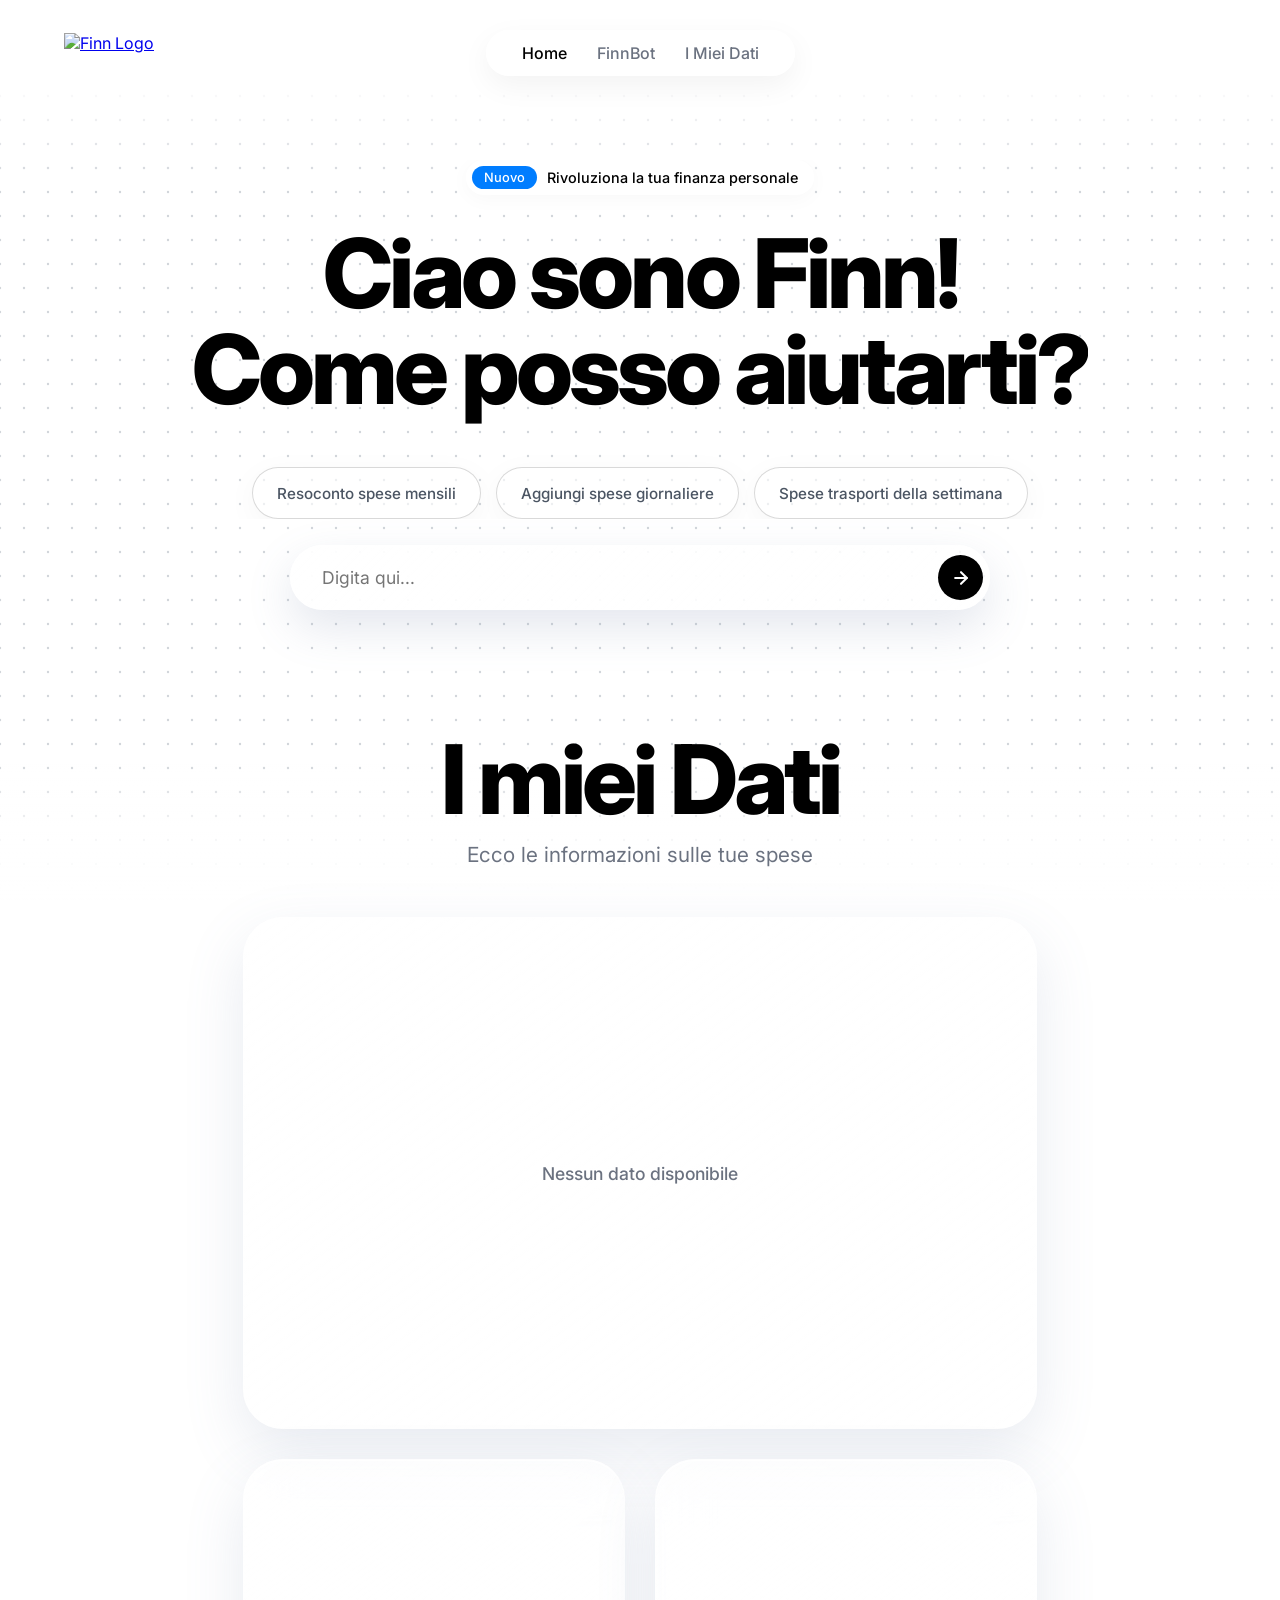
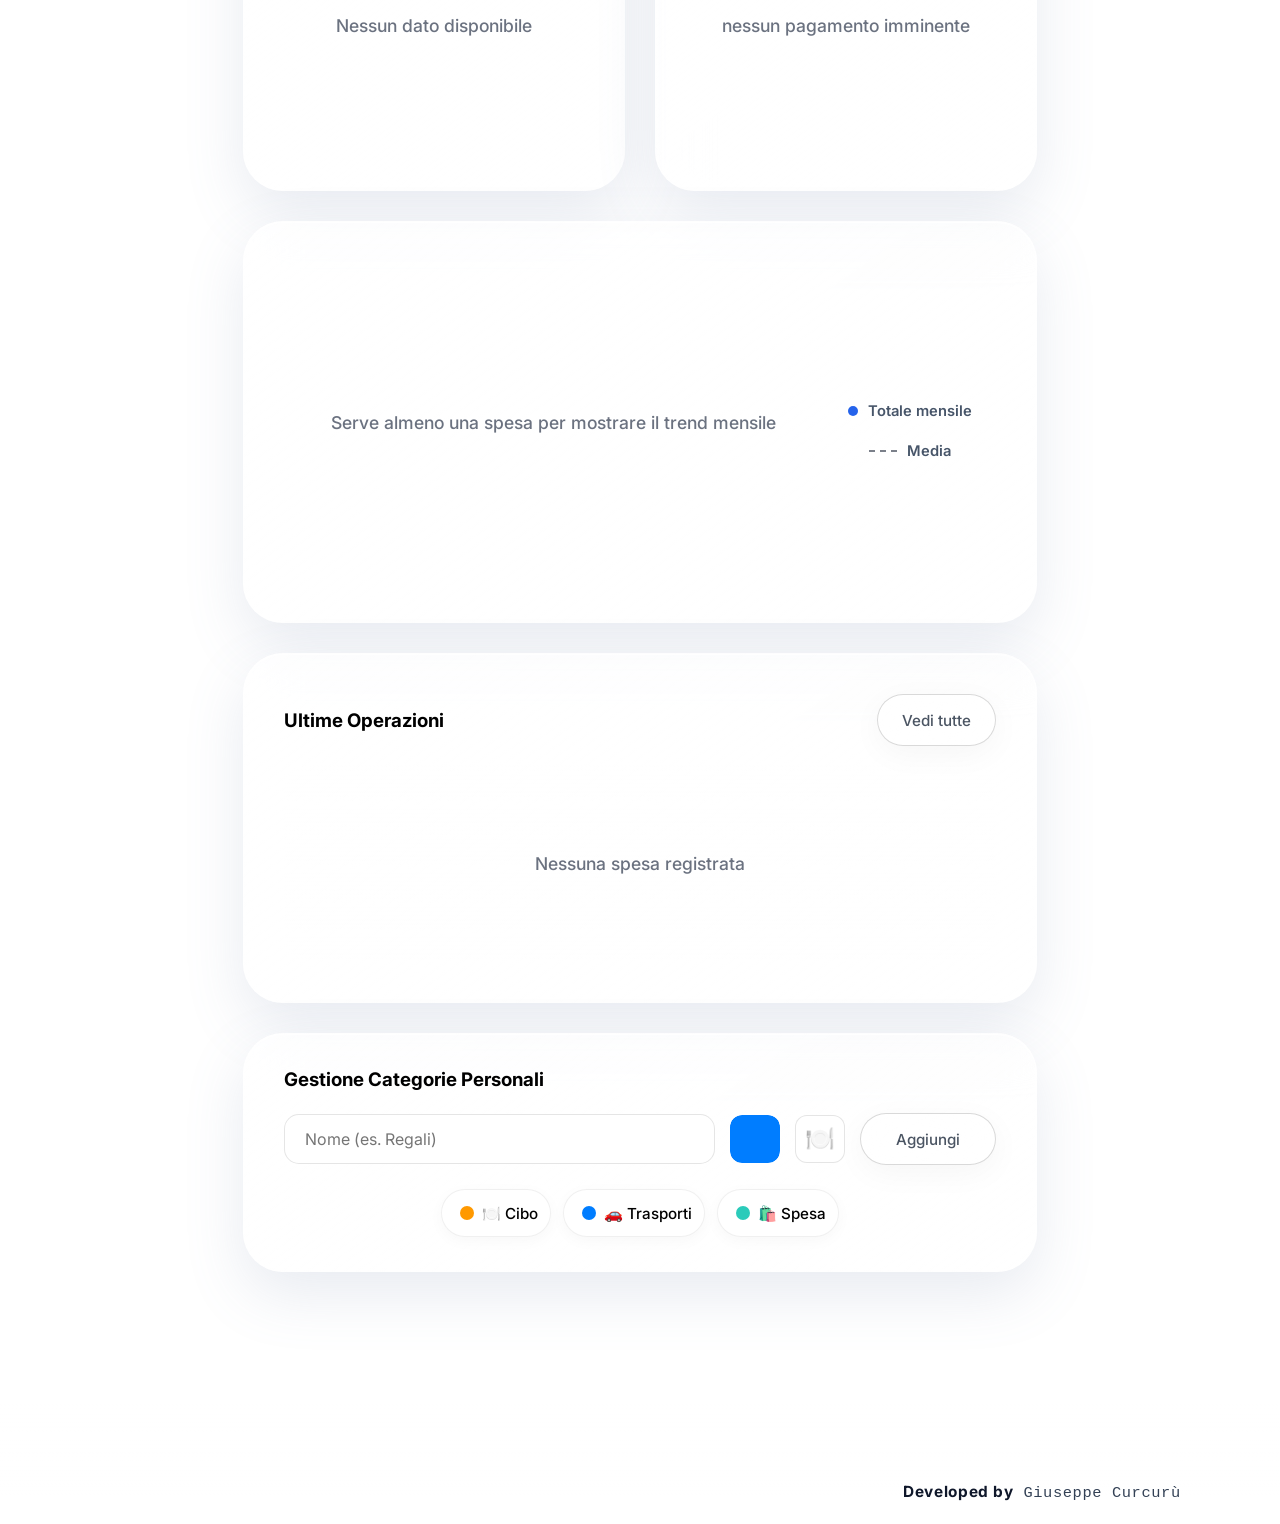
==== index.html @ e368b530 "Add files via upload" ====
<!DOCTYPE html>
<html lang="it">

<head>
    <meta charset="UTF-8">
    <meta name="viewport" content="width=device-width, initial-scale=1.0">
    <title>Finn - Il tuo Coach Finanziario</title>
    <link rel="stylesheet" href="style.css">
    <script src="https://cdn.jsdelivr.net/npm/chart.js"></script>
    <link href="https://fonts.googleapis.com/css2?family=Inter:wght@400;600;700&display=swap" rel="stylesheet">
    <link rel="icon" type="image/png" href="favicon.svg">
</head>

<body>
    <nav class="top-nav">
        <a href="#" class="logo" id="logo-link"><img src="images/finnlogo.png" alt="Finn Logo"></a>
        <div class="nav-links">
            <a href="#" class="active" id="nav-home" data-hover="Home">Home</a>
            <a href="#" id="nav-chat" data-hover="FinnBot">FinnBot</a>
            <a href="#" id="nav-dati" data-hover="I Miei Dati">I Miei Dati</a>
        </div>
    </nav>

    <main id="app-container">
        <section id="hero-chat-section">
            <div id="aurora-bg"></div>
            <div class="hero-content" id="hero-intro">
                <div class="hero-badge">
                    <span class="badge-tag">Nuovo</span> Rivoluziona la tua finanza personale
                </div>
                <h1>Ciao sono <span class="title-finn">Finn!</span><br>Come posso aiutarti?</h1>
                <div class="prompts-container">
                    <button class="prompt-box">Resoconto spese mensili</button>
                    <button class="prompt-box">Aggiungi spese giornaliere</button>
                    <button class="prompt-box">Spese trasporti della settimana</button>
                </div>
            </div>

            <div class="chat-container">
                <div id="chat-history" class="hidden">
                </div>
                <div class="input-wrapper">
                    <input type="text" id="chat-input" placeholder="Digita qui..." autocomplete="off">
                    <button id="send-btn">
                        <svg xmlns="http://www.w3.org/2000/svg" width="20" height="20" viewBox="0 0 24 24" fill="none"
                            stroke="currentColor" stroke-width="2.5" stroke-linecap="round" stroke-linejoin="round">
                            <line x1="5" y1="12" x2="19" y2="12"></line>
                            <polyline points="12 5 19 12 12 19"></polyline>
                        </svg>
                    </button>
                </div>
            </div>
        </section>

        <section id="dashboard-section">
            <div class="dash-headers">
                <h2>I miei <span class="highlight-dati">Dati</span></h2>
                <p>Ecco le informazioni sulle tue spese</p>
            </div>

            <div class="dashboard-grid-home">
                <div class="dash-card dash-bar-large">
                    <div class="chart-container-inner chart-bar-large">
                        <canvas id="barChart"></canvas>
                        <div id="bar-chart-placeholder" class="chart-placeholder hidden" aria-hidden="true">
                            <div class="chart-placeholder-bars">
                                <span style="height: 34%;"></span>
                                <span style="height: 48%;"></span>
                                <span style="height: 28%;"></span>
                                <span style="height: 72%;"></span>
                                <span style="height: 56%;"></span>
                                <span style="height: 82%;"></span>
                                <span style="height: 44%;"></span>
                            </div>
                        </div>
                        <div id="bar-empty-state" class="empty-state">Nessun dato disponibile</div>
                    </div>
                </div>

                <div class="dashboard-insights-grid">
                    <div class="dash-card dash-pie dash-mini-card">
                        <div class="chart-container-inner chart-small-card">
                            <canvas id="pieChart"></canvas>
                            <div id="pie-chart-placeholder" class="chart-placeholder chart-placeholder-pie hidden" aria-hidden="true">
                                <div class="chart-placeholder-pie-ring"></div>
                            </div>
                            <div id="pie-empty-state" class="empty-state">Nessun dato disponibile</div>
                        </div>
                    </div>

                    <div class="dash-card dash-payments dash-mini-card">
                        <ul id="payments-list" class="payments-list">
                            <!-- Populated by JS -->
                        </ul>
                        <div id="payments-empty-state" class="empty-state">nessun pagamento imminente</div>
                    </div>
                </div>

                <div class="dash-card dash-trend-card">
                    <div class="chart-container-inner chart-line-large">
                        <canvas id="monthlyTrendChart"></canvas>
                        <div id="monthly-trend-placeholder" class="chart-placeholder chart-placeholder-line hidden" aria-hidden="true">
                            <div class="chart-placeholder-line-path"></div>
                            <div class="chart-placeholder-line-dots">
                                <span></span><span></span><span></span><span></span><span></span>
                            </div>
                        </div>
                        <div id="monthly-trend-empty-state" class="empty-state">Serve almeno una spesa per mostrare il trend mensile</div>
                    </div>
                    <div id="monthly-trend-legend" class="chart-custom-legend"></div>
                </div>
            </div>

            <!-- Tabella Spese Recenti -->
            <div class="dash-card full-width mt-30">
                <div class="section-card-header">
                    <h3>Ultime Operazioni</h3>
                    <a href="operations.html" class="section-link-btn">Vedi tutte</a>
                </div>
                <div class="table-container">
                    <table id="recent-operations-table" class="finn-table">
                        <thead>
                            <tr>
                                <th>Categoria</th>
                                <th>Data</th>
                                <th>Importo</th>
                                <th class="table-action-col">Azioni</th>
                            </tr>
                        </thead>
                        <tbody id="table-body">
                            <!-- Populated by JS -->
                        </tbody>
                        <tfoot>
                            <tr>
                                <td colspan="2">Totale</td>
                                <td id="table-total" class="total-cell">€ 0.00</td>
                                <td></td>
                            </tr>
                        </tfoot>
                    </table>
                    <div id="table-empty-state" class="empty-state hidden">Nessuna spesa registrata</div>
                </div>
            </div>

            <!-- Area Gestione Categorie -->
            <div class="dash-card full-width mt-30 category-manager-card">
                <h3>Gestione Categorie Personali</h3>
                <form id="category-form" class="category-form">
                    <input type="text" id="cat-title" placeholder="Nome (es. Regali)" required autocomplete="off" maxlength="26">
                    <input type="color" id="cat-color" value="#007dff" required title="Scegli Colore">
                    
                    <div class="emoji-picker-wrapper">
                        <button type="button" id="emoji-toggle-btn" class="emoji-toggle-btn">🍽️</button>
                        <input type="hidden" id="cat-emoji" value="🍽️" required>
                        <div id="emoji-popover" class="emoji-popover hidden">
                            <div class="emoji-popover-header">
                                <p class="emoji-helper-text">Su Mac premi `fn` oppure `Ctrl` + `Cmd` + `Spazio`. Su Windows premi `Win` + `.` per aprire il catalogo emoji.</p>
                            </div>
                            <div class="emoji-grid">
                                <span>🍽️</span><span>🚗</span><span>🏠</span><span>🛍️</span>
                                <span>❤️</span><span>💡</span><span>📱</span><span>🎁</span>
                                <span>✈️</span><span>📚</span><span>🎮</span><span>☕</span>
                                <span>🏥</span><span>🎬</span><span>🐶</span><span>💰</span>
                            </div>
                        </div>
                    </div>

                    <button type="submit" class="category-submit-btn">Aggiungi</button>
                </form>
                <div id="category-list" class="category-list"></div>
            </div>
        </section>
    </main>

    <footer class="site-footer">
        <p><strong>Developed by</strong> Giuseppe Curcurù</p>
    </footer>

    <div id="category-edit-modal" class="category-edit-modal hidden" aria-hidden="true">
        <div class="category-edit-backdrop" data-category-edit-close></div>
        <div class="category-edit-card" role="dialog" aria-modal="true" aria-labelledby="category-edit-title">
            <p class="confirm-modal-eyebrow">Modifica categoria</p>
            <h3 id="category-edit-title">Aggiorna categoria</h3>
            <form id="category-edit-form" class="category-form category-form-modal">
                <input type="text" id="category-edit-name" placeholder="Nome categoria" required autocomplete="off" maxlength="26">
                <input type="color" id="category-edit-color" value="#007dff" required title="Scegli Colore">

                <div class="emoji-picker-wrapper">
                    <button type="button" id="category-edit-emoji-toggle" class="emoji-toggle-btn">🍽️</button>
                    <input type="hidden" id="category-edit-emoji" value="🍽️" required>
                    <div id="category-edit-emoji-popover" class="emoji-popover hidden">
                        <div class="emoji-popover-header">
                            <p class="emoji-helper-text">Usa una delle emoji rapide oppure apri il catalogo completo: su Mac `fn` o `Ctrl` + `Cmd` + `Spazio`, su Windows `Win` + `.`.</p>
                        </div>
                        <div class="emoji-grid">
                            <span>🍽️</span><span>🚗</span><span>🏠</span><span>🛍️</span>
                            <span>❤️</span><span>💡</span><span>📱</span><span>🎁</span>
                            <span>✈️</span><span>📚</span><span>🎮</span><span>☕</span>
                            <span>🏥</span><span>🎬</span><span>🐶</span><span>💰</span>
                        </div>
                    </div>
                </div>

                <div class="category-modal-actions">
                    <button type="button" id="category-edit-cancel" class="modal-secondary-btn">Annulla</button>
                    <button type="submit" class="modal-primary-btn">Salva modifica</button>
                </div>
            </form>
        </div>
    </div>

    <div id="expense-description-modal" class="category-edit-modal hidden" aria-hidden="true">
        <div class="category-edit-backdrop" data-expense-description-close></div>
        <div class="category-edit-card" role="dialog" aria-modal="true" aria-labelledby="expense-description-title">
            <p class="confirm-modal-eyebrow">Descrizione spesa</p>
            <h3 id="expense-description-title">Aggiungi o aggiorna descrizione</h3>
            <form id="expense-description-form" class="expense-editor-form">
                <textarea id="expense-description-input" class="expense-description-input" placeholder="Scrivi una descrizione per questa spesa" rows="5" maxlength="240"></textarea>
                <div class="category-modal-actions">
                    <button type="button" id="expense-description-cancel" class="modal-secondary-btn">Annulla</button>
                    <button type="submit" class="modal-primary-btn">Salva descrizione</button>
                </div>
            </form>
        </div>
    </div>

    <div id="expense-edit-modal" class="category-edit-modal hidden" aria-hidden="true">
        <div class="category-edit-backdrop" data-expense-edit-close></div>
        <div class="category-edit-card" role="dialog" aria-modal="true" aria-labelledby="expense-edit-title">
            <p class="confirm-modal-eyebrow">Modifica spesa</p>
            <h3 id="expense-edit-title">Aggiorna operazione</h3>
            <form id="expense-edit-form" class="expense-editor-form">
                <input type="number" id="expense-edit-amount" placeholder="Importo" min="0.01" step="0.01" required>
                <select id="expense-edit-category" required></select>
                <input type="date" id="expense-edit-date" required>
                <textarea id="expense-edit-description" class="expense-description-input" placeholder="Descrizione facoltativa" rows="4" maxlength="240"></textarea>
                <div class="category-modal-actions">
                    <button type="button" id="expense-edit-cancel" class="modal-secondary-btn">Annulla</button>
                    <button type="submit" class="modal-primary-btn">Salva modifica</button>
                </div>
            </form>
        </div>
    </div>

    <div id="confirm-modal" class="confirm-modal hidden" aria-hidden="true">
        <div class="confirm-modal-backdrop" data-confirm-close></div>
        <div class="confirm-modal-card" role="dialog" aria-modal="true" aria-labelledby="confirm-modal-title">
            <p class="confirm-modal-eyebrow">Conferma richiesta</p>
            <h3 id="confirm-modal-title">Eliminare questo elemento?</h3>
            <p id="confirm-modal-message">Questa azione non può essere annullata e l'elemento non potrà essere ripristinato.</p>
            <div class="confirm-modal-actions">
                <button type="button" id="confirm-cancel-btn" class="modal-secondary-btn">Annulla</button>
                <button type="button" id="confirm-accept-btn" class="modal-danger-btn">Elimina</button>
            </div>
        </div>
    </div>

    <script src="https://cdn.jsdelivr.net/npm/chart.js"></script>
    <script src="script.js"></script>
</body>

</html>
---- style.css ----
/* --- Variabili e Reset --- */
:root {
    --bg-color: #ffffff;
    --dot-color: #d1d5db;
    --text-main: #000000;
    --text-muted: #6b7280;
    --glass-bg: rgba(255, 255, 255, 0.6);
    --glass-border: rgba(255, 255, 255, 0.4);
    --glass-shadow: 0 8px 32px 0 rgba(31, 38, 135, 0.07);
    --liquid-glass-bg: linear-gradient(145deg, rgba(255, 255, 255, 0.68), rgba(255, 255, 255, 0.32));
    --liquid-glass-strong: linear-gradient(145deg, rgba(255, 255, 255, 0.78), rgba(255, 255, 255, 0.42));
    --liquid-border: rgba(255, 255, 255, 0.48);
    --liquid-shadow: 0 22px 60px rgba(110, 129, 170, 0.16);
    --liquid-inner-shadow: inset 0 1px 0 rgba(255, 255, 255, 0.78), inset 0 -12px 30px rgba(255, 255, 255, 0.12);
    --blue-gradient: #007dff;
    --green-gradient: #a0ffc8;
}

* {
    margin: 0;
    padding: 0;
    box-sizing: border-box;
    font-family: 'Inter', sans-serif;
}

/* Custom Scrollbar */
::-webkit-scrollbar {
    width: 6px;
    height: 6px;
}

::-webkit-scrollbar-track {
    background: transparent;
}

::-webkit-scrollbar-thumb {
    background: #000;
    border-radius: 10px;
}

::-webkit-scrollbar-thumb:hover,
::-webkit-scrollbar-thumb:active {
    background: var(--blue-gradient);
}

body {
    background-color: var(--bg-color);
    color: var(--text-main);
    overflow-x: hidden;
}

body::after {
    content: '';
    position: fixed;
    left: 0;
    right: 0;
    bottom: 0;
    height: 140px;
    background: linear-gradient(180deg, rgba(255, 255, 255, 0) 0%, rgba(255, 255, 255, 0.82) 58%, #ffffff 100%);
    pointer-events: none;
    z-index: -1;
}

#bg-canvas {
    position: fixed;
    top: 0;
    left: 0;
    width: 100vw;
    height: 100vh;
    z-index: -2;
    pointer-events: none;
}

/* --- Menu Bar --- */
.top-nav {
    position: fixed;
    top: 0;
    left: 0;
    width: 100%;
    display: flex;
    justify-content: center;
    align-items: center;
    padding: 30px 5%;
    z-index: 1000;
    pointer-events: none;
}

.top-nav>* {
    pointer-events: auto;
}

.logo {
    position: absolute;
    left: 5%;
    display: flex;
    align-items: center;
}

.logo img {
    height: 40px;
    width: auto;
    object-fit: contain;
}

.nav-links {
    display: flex;
    gap: 30px;
    background: rgba(255, 255, 255, 0.75);
    backdrop-filter: blur(20px);
    -webkit-backdrop-filter: blur(20px);
    border: 1px solid rgba(255, 255, 255, 0.6);
    border-radius: 50px;
    box-shadow: 0 10px 30px rgba(0, 0, 0, 0.05);
    padding: 12px 35px;
}

.nav-links a {
    text-decoration: none;
    font-weight: 500;
    position: relative;
    display: inline-block;
    overflow: hidden;
    color: transparent !important;
    vertical-align: top;
}

.nav-links a::before,
.nav-links a::after {
    content: attr(data-hover);
    position: absolute;
    left: 0;
    transition: transform 0.4s cubic-bezier(0.16, 1, 0.3, 1);
}

.nav-links a::before {
    top: 0;
    color: #6b7280;
}

.nav-links a.active::before {
    color: #000;
}

.nav-links a::after {
    top: 100%;
    color: var(--blue-gradient);
}

.nav-links a:hover::before,
.nav-links a:hover::after {
    transform: translateY(-100%);
}

/* --- Layout Base --- */
#app-container {
    max-width: 1200px;
    margin: 0 auto;
    padding: 0 20px 32px;
    transition: all 0.5s ease;
    display: flex;
    flex-direction: column;
}

.site-footer {
    position: relative;
    min-height: 120px;
    padding: 48px 28px 22px;
    display: flex;
    align-items: flex-end;
    justify-content: flex-end;
    color: #334155;
}

.site-footer::before {
    content: '';
    position: absolute;
    top: 0;
    left: 0;
    right: 0;
    height: 96px;
    background: linear-gradient(180deg, rgba(255, 255, 255, 0) 0%, rgba(255, 255, 255, 0.78) 55%, #ffffff 100%);
    pointer-events: none;
}

.site-footer p {
    position: relative;
    z-index: 1;
    width: min(100%, 420px);
    margin: 0;
    text-align: center;
    font-family: 'SFMono-Regular', 'JetBrains Mono', 'Fira Code', 'Menlo', 'Monaco', 'Consolas', monospace;
    font-size: 0.96rem;
    letter-spacing: 0.04em;
}

.site-footer strong {
    font-weight: 700;
    color: #0f172a;
}

#app-container.chat-active + .site-footer {
    display: none;
}

/* --- Hero Section --- */
#hero-chat-section {
    position: relative;
    display: flex;
    flex-direction: column;
    justify-content: center;
    align-items: center;
    padding: 160px 20px 60px;
}

#aurora-bg {
    display: none;
}

.hero-content {
    display: flex;
    flex-direction: column;
    align-items: center;
    text-align: center;
}

/* Animations */
@keyframes fadeInUp {
    from {
        opacity: 0;
        transform: translateY(30px);
    }

    to {
        opacity: 1;
        transform: translateY(0);
    }
}

.hero-badge {
    background: white;
    padding: 6px 16px 6px 6px;
    border-radius: 50px;
    font-size: 0.9rem;
    font-weight: 500;
    display: inline-flex;
    align-items: center;
    gap: 10px;
    margin-bottom: 30px;
    box-shadow: 0 4px 20px rgba(0, 0, 0, 0.03);
    animation: fadeInUp 0.8s ease-out forwards;
}

.badge-tag {
    background: var(--blue-gradient);
    color: #fff;
    padding: 4px 12px;
    border-radius: 50px;
    font-size: 0.8rem;
}

.hero-content h1 {
    font-size: 6rem;
    font-weight: 800;
    letter-spacing: -0.04em;
    line-height: 1;
    margin-bottom: 50px;
    opacity: 0;
    animation: fadeInUp 0.8s ease-out 0.15s forwards;
}

.title-finn {
    display: inline-block;
    position: relative;
    transition: all 0.4s cubic-bezier(0.175, 0.885, 0.32, 1.275);
    color: var(--text-main);
    transform-origin: center;
}

.title-finn::after {
    content: '';
    position: absolute;
    top: -35px;
    right: -75px;
    width: 100px;
    height: 100px;
    background-image: url('images/stelline.png');
    background-size: contain;
    background-repeat: no-repeat;
    opacity: 0;
    transform: scale(0) rotate(-45deg);
    transition: all 0.5s cubic-bezier(0.175, 0.885, 0.32, 1.275);
    pointer-events: none;
}

.title-finn:hover {
    transform: scale(1.15) rotate(3deg);
    color: var(--blue-gradient);
}

.title-finn:hover::after {
    opacity: 1;
    transform: scale(1) rotate(10deg);
}

.prompts-container {
    display: flex;
    justify-content: center;
    align-items: center;
    gap: 15px;
    flex-wrap: wrap;
    margin-bottom: 0px;
    opacity: 0;
    animation: fadeInUp 0.8s ease-out 0.3s forwards;
}

.prompt-box,
.category-submit-btn,
.section-link-btn {
    display: inline-flex;
    align-items: center;
    justify-content: center;
    background: rgba(255, 255, 255, 0.6);
    backdrop-filter: blur(20px);
    -webkit-backdrop-filter: blur(20px);
    border: 1px solid rgba(0, 0, 0, 0.15);
    padding: 12px 24px;
    border-radius: 50px;
    color: #4b5563;
    font-size: 0.95rem;
    font-weight: 500;
    cursor: pointer;
    transition: all 0.4s cubic-bezier(0.16, 1, 0.3, 1);
    box-shadow: 0 8px 32px rgba(0, 0, 0, 0.04);
    white-space: nowrap;
}

.prompt-box::after,
.category-submit-btn::after,
.section-link-btn::after {
    content: '';
    display: inline-block;
    background-color: #000;
    background-image: url("data:image/svg+xml,%3Csvg xmlns='http://www.w3.org/2000/svg' viewBox='0 0 24 24' fill='none' stroke='white' stroke-width='2.5' stroke-linecap='round' stroke-linejoin='round'%3E%3Cline x1='5' y1='12' x2='19' y2='12'%3E%3C/line%3E%3Cpolyline points='12 5 19 12 12 19'%3E%3C/polyline%3E%3C/svg%3E");
    background-position: center;
    background-repeat: no-repeat;
    background-size: 14px;
    border-radius: 50%;
    width: 26px;
    height: 26px;
    opacity: 0;
    margin-left: 0;
    max-width: 0;
    overflow: hidden;
    transform: scale(0.5);
    transition: all 0.4s cubic-bezier(0.16, 1, 0.3, 1);
}

.prompt-box:hover,
.category-submit-btn:hover,
.section-link-btn:hover {
    color: var(--blue-gradient);
    border-color: var(--blue-gradient);
    transform: translateY(-3px);
    box-shadow: 0 8px 25px rgba(0, 0, 0, 0.06);
}

.prompt-box:hover::after,
.category-submit-btn:hover::after,
.section-link-btn:hover::after {
    opacity: 1;
    margin-left: 10px;
    max-width: 26px;
    transform: scale(1);
    background-color: var(--blue-gradient);
}

.prompts-list li {
    font-size: 1.15rem;
    font-weight: 500;
    cursor: pointer;
    transition: all 0.3s cubic-bezier(0.25, 0.8, 0.25, 1);
    transform-origin: center;
}

.prompts-list li:hover {
    color: #000;
    transform: scale(1.05);
}

/* --- Chat Interface --- */
.chat-container {
    max-width: 1000px;
    width: 100%;
    margin: 0 auto;
    display: flex;
    flex-direction: column;
    gap: 20px;
    transition: all 0.6s cubic-bezier(0.2, 0.8, 0.2, 1);
    background: rgba(255, 255, 255, 0);
    border: 1px solid transparent;
    border-radius: 30px;
    padding: 0;
    position: relative;
    overflow: visible;
}

#chat-history {
    height: 400px;
    overflow-y: auto;
    padding: 20px;
    text-align: left;
    display: flex;
    flex-direction: column;
    gap: 15px;
}

.hidden {
    display: none !important;
}

.input-wrapper {
    display: flex;
    align-items: center;
    background: linear-gradient(135deg, rgba(255, 255, 255, 0.85), rgba(255, 255, 255, 0.52));
    backdrop-filter: blur(24px) saturate(150%);
    -webkit-backdrop-filter: blur(24px) saturate(150%);
    border-radius: 50px;
    padding: 6px;
    border: 1px solid rgba(255, 255, 255, 0.7);
    box-shadow: 0 18px 45px rgba(103, 124, 160, 0.18), inset 0 1px 0 rgba(255, 255, 255, 0.9);
    width: 100%;
    max-width: 700px;
    margin: 25px auto 0;
    opacity: 0;
    animation: fadeInUp 0.8s ease-out 0.45s forwards;
    transition: box-shadow 0.3s ease, border-color 0.3s ease, transform 0.3s ease;
}

.input-wrapper:hover {
    border-color: var(--blue-gradient);
    box-shadow: 0 0 25px rgba(0, 125, 255, 0.35);
    transform: none;
}

#chat-input {
    flex: 1;
    border: none;
    padding: 15px 25px;
    border-radius: 50px;
    font-size: 1.1rem;
    outline: none;
    background: transparent;
}

#send-btn {
    background: #000;
    color: white;
    border: none;
    border-radius: 50%;
    width: 45px;
    height: 45px;
    cursor: pointer;
    font-size: 1.2rem;
    transition: transform 0.2s, background-color 0.2s;
    display: flex;
    justify-content: center;
    align-items: center;
}

#send-btn:hover {
    background-color: var(--blue-gradient);
    transform: scale(1.05);
}

#send-btn:active {
    transform: scale(0.95);
}

/* Stili Messaggi Chat */
@keyframes messageSlideUp {
    from {
        opacity: 0;
        transform: translateY(15px);
    }

    to {
        opacity: 1;
        transform: translateY(0);
    }
}

.msg {
    padding: 12px 18px;
    border-radius: 20px;
    line-height: 1.4;
}

.msg.user {
    background: var(--text-main);
    color: white;
    align-self: flex-end;
    border-bottom-right-radius: 5px;
    max-width: 80%;
    animation: messageSlideUp 0.4s cubic-bezier(0.16, 1, 0.3, 1) forwards;
}

.bot-msg-wrapper {
    display: flex;
    align-items: flex-end;
    gap: 10px;
    align-self: flex-start;
    max-width: 85%;
    animation: messageSlideUp 0.4s cubic-bezier(0.16, 1, 0.3, 1) forwards;
}

.bot-pfp {
    width: 36px;
    height: 36px;
    border-radius: 50%;
    object-fit: cover;
    flex-shrink: 0;
    box-shadow: 0 2px 10px rgba(0, 0, 0, 0.05);
    background: white;
    border: 1px solid var(--glass-border);
}

.msg.bot {
    background: linear-gradient(145deg, rgba(255, 255, 255, 0.8), rgba(255, 255, 255, 0.4));
    backdrop-filter: blur(18px) saturate(150%);
    -webkit-backdrop-filter: blur(18px) saturate(150%);
    border: 1px solid rgba(255, 255, 255, 0.7);
    box-shadow: 0 12px 30px rgba(122, 142, 177, 0.14), inset 0 1px 0 rgba(255, 255, 255, 0.82);
    border-bottom-left-radius: 5px;
    margin: 0;
}

.msg.bot.typing {
    font-weight: bold;
    color: var(--blue-gradient);
    animation: typingPulse 0.8s infinite alternate;
}

@keyframes typingPulse {
    0% { opacity: 0.3; transform: scale(0.98); }
    100% { opacity: 1; transform: scale(1); }
}

/* --- Home Dashboard Section --- */
#dashboard-section {
    padding: 60px 20px 100px;
    max-width: 1200px;
    margin: 0 auto;
    font-family: 'Inter', sans-serif;
    opacity: 1;
    transition: opacity 0.5s ease;
}

#dashboard-section.hidden {
    display: none;
}

.dash-headers {
    text-align: center;
    margin-bottom: 50px;
}

.dash-headers h2 {
    font-size: 6rem;
    font-weight: 800;
    letter-spacing: -0.04em;
    line-height: 1;
    margin: 0 0 15px 0;
    color: var(--text-main);
}

.highlight-dati {
    position: relative;
    display: inline-block;
    cursor: default;
}

.highlight-dati::after {
    content: '';
    position: absolute;
    bottom: -10px; /* Offset under text */
    left: 0;
    width: 0; /* animates to 100% on hover */
    height: 25px; /* height to accommodate wavy hand-drawn path */
    background: url("data:image/svg+xml,%3Csvg xmlns='http://www.w3.org/2000/svg' viewBox='0 0 100 20' preserveAspectRatio='none'%3E%3Cpath d='M 2,15 Q 25,3 50,12 T 98,9' stroke='%23007dff' stroke-width='5' fill='none' stroke-linecap='round' stroke-linejoin='round'/%3E%3C/svg%3E") no-repeat left bottom;
    background-size: 100% 100%;
    transition: width 0.4s cubic-bezier(0.175, 0.885, 0.32, 1.275);
    z-index: -1;
}

.dash-headers h2:hover .highlight-dati::after {
    width: 100%;
}

.dash-headers p {
    font-size: 1.3rem;
    color: #6b7280;
    margin: 0;
}

.dashboard-grid-home {
    display: flex;
    flex-direction: column;
    gap: 30px;
    align-items: stretch;
}

@media (max-width: 900px) {
    .dashboard-insights-grid {
        grid-template-columns: 1fr;
    }
}

.dash-card {
    background: var(--liquid-glass-bg);
    backdrop-filter: blur(26px) saturate(145%);
    -webkit-backdrop-filter: blur(26px) saturate(145%);
    border: 1px solid var(--liquid-border);
    border-radius: 40px;
    padding: 40px;
    box-shadow: var(--liquid-shadow), var(--liquid-inner-shadow);
    position: relative;
    overflow: hidden;
    transition: transform 0.35s ease, box-shadow 0.35s ease, border-color 0.35s ease;
}

.dash-card::before {
    content: none;
}

.dash-card::after {
    content: none;
}

.dash-card:hover {
    transform: translateY(-4px);
    border-color: rgba(255, 255, 255, 0.82);
    box-shadow: 0 28px 80px rgba(110, 129, 170, 0.2), var(--liquid-inner-shadow);
}

.dashboard-insights-grid {
    display: grid;
    grid-template-columns: repeat(2, minmax(0, 1fr));
    gap: 30px;
}

.dash-bar-large {
    width: 100%;
}

.dash-mini-card {
    min-height: 300px;
}

.dash-pie,
.dash-trend-card {
    display: flex;
    justify-content: center;
    align-items: center;
}

.chart-container-inner {
    position: relative;
    width: 100%;
    height: 100%;
}

.chart-bar-large {
    min-height: 430px;
}

.chart-small-card {
    min-height: 250px;
}

.chart-line-large {
    min-height: 320px;
}

.chart-custom-legend {
    display: flex;
    justify-content: center;
    align-items: center;
    gap: 22px;
    flex-wrap: wrap;
    margin-top: 18px;
    color: #475569;
    font-size: 0.92rem;
    font-weight: 600;
}

.chart-legend-item {
    display: inline-flex;
    align-items: center;
    gap: 10px;
}

.chart-legend-dot {
    width: 10px;
    height: 10px;
    border-radius: 50%;
    background: #2563eb;
    flex-shrink: 0;
}

.chart-legend-line {
    width: 28px;
    height: 0;
    border-top: 2px dashed rgba(15, 23, 42, 0.55);
    flex-shrink: 0;
}

.dash-payments {
    display: flex;
    flex-direction: column;
    justify-content: center;
    align-items: center;
    min-height: 150px;
}

.dash-payments h3 {
    margin: 0;
    font-size: 2rem;
    font-weight: 500;
    color: #000;
    text-align: center;
}

.payments-list {
    list-style: none;
    padding: 0;
    margin: 15px 0 0 0;
    width: 100%;
    display: flex;
    flex-direction: column;
    gap: 10px;
}
.payments-list:empty {
    display: none;
}

.chart-placeholder-line {
    display: flex;
    align-items: center;
    justify-content: center;
}

.chart-placeholder-line-path {
    position: absolute;
    width: 72%;
    height: 2px;
    border-top: 3px dashed rgba(0, 125, 255, 0.35);
    transform: rotate(-10deg);
}

.chart-placeholder-line-dots {
    position: relative;
    width: 76%;
    display: flex;
    justify-content: space-between;
    align-items: center;
}

.chart-placeholder-line-dots span {
    width: 14px;
    height: 14px;
    border-radius: 50%;
    background: #4b7bec;
    box-shadow: 0 0 0 8px rgba(75, 123, 236, 0.12);
}

.payments-list li {
    background: linear-gradient(145deg, rgba(255, 255, 255, 0.82), rgba(255, 255, 255, 0.5));
    backdrop-filter: blur(18px);
    -webkit-backdrop-filter: blur(18px);
    padding: 12px 20px;
    border-radius: 12px;
    border-left: 5px solid var(--blue-gradient);
    font-size: 1rem;
    color: var(--text-main);
    box-shadow: 0 10px 24px rgba(122, 142, 177, 0.1), inset 0 1px 0 rgba(255, 255, 255, 0.8);
}

.payment-item {
    display: flex;
    align-items: center;
    justify-content: space-between;
    gap: 12px;
}

.payment-item-content {
    min-width: 0;
    flex: 1;
}

.payment-item-actions {
    display: inline-flex;
    align-items: center;
}

.payment-delete-btn {
    width: 34px;
    height: 34px;
    border: 1px solid rgba(203, 213, 225, 0.7);
    border-radius: 50%;
    background: rgba(255, 255, 255, 0.92);
    color: #64748b;
    cursor: pointer;
    display: inline-flex;
    align-items: center;
    justify-content: center;
    transition: transform 0.25s ease, color 0.25s ease, border-color 0.25s ease, background 0.25s ease, box-shadow 0.25s ease;
}

.payment-delete-btn:hover {
    transform: translateY(-1px);
    color: #ef4444;
    border-color: rgba(239, 68, 68, 0.28);
    background: rgba(254, 242, 242, 0.95);
    box-shadow: 0 10px 18px rgba(239, 68, 68, 0.12);
}

.payment-delete-btn svg {
    width: 15px;
    height: 15px;
}

.section-card-header {
    display: flex;
    align-items: center;
    justify-content: space-between;
    gap: 16px;
    margin-bottom: 18px;
    flex-wrap: wrap;
}

.section-card-header h3 {
    margin: 0;
}

.section-link-btn {
    text-decoration: none;
}

.empty-state {
    position: absolute;
    top: 0; left: 0; right: 0; bottom: 0;
    display: flex;
    justify-content: center;
    align-items: center;
    color: #6b7280;
    font-weight: 500;
    font-size: 1.1rem;
    background: transparent;
    z-index: 10;
}

.empty-state.hidden {
    display: none !important;
}

.chart-placeholder {
    position: absolute;
    inset: 24px;
    display: flex;
    align-items: center;
    justify-content: center;
    pointer-events: none;
    z-index: 1;
}

.chart-placeholder-bars {
    width: 100%;
    height: 100%;
    display: flex;
    align-items: flex-end;
    justify-content: space-between;
    gap: 16px;
    padding: 30px 16px 10px;
}

.chart-placeholder-bars span {
    flex: 1;
    border-radius: 14px 14px 4px 4px;
    background: linear-gradient(180deg, rgba(203, 213, 225, 0.72), rgba(226, 232, 240, 0.36));
}

.chart-placeholder-pie-ring {
    width: min(180px, 74%);
    aspect-ratio: 1;
    border-radius: 50%;
    background:
        conic-gradient(
            rgba(148, 163, 184, 0.48) 0 22%,
            rgba(203, 213, 225, 0.82) 22% 48%,
            rgba(226, 232, 240, 0.72) 48% 77%,
            rgba(203, 213, 225, 0.5) 77% 100%
        );
    position: relative;
}

.chart-placeholder-pie-ring::after {
    content: '';
    position: absolute;
    inset: 24%;
    border-radius: 50%;
    background: rgba(255, 255, 255, 0.92);
}

/* --- Stati JS --- */
body.chat-started .prompts-container {
    display: none !important;
}

body.chat-started #hero-intro {
    margin-bottom: 0px;
}

body.chat-started #app-container:not(.chat-active) .chat-container {
    background: var(--liquid-glass-bg);
    backdrop-filter: blur(28px) saturate(150%) brightness(102%);
    -webkit-backdrop-filter: blur(28px) saturate(150%) brightness(102%);
    border: 1px solid rgba(255, 255, 255, 0.6);
    border-radius: 30px;
    padding: 35px;
    box-shadow: 0 26px 70px rgba(111, 130, 168, 0.18), inset 0 1px 0 rgba(255, 255, 255, 0.82);
}

#hero-intro {
    transition: all 0.5s cubic-bezier(0.16, 1, 0.3, 1);
    max-height: 500px;
    opacity: 1;
    overflow: hidden;
}

.chat-active #hero-intro {
    max-height: 0;
    opacity: 0;
    margin: 0 !important;
    pointer-events: none;
}

.chat-active #dashboard-section {
    display: none;
}

.chat-active #aurora-bg {
    opacity: 0;
}

/* --- Form Gestione Categorie --- */
.mt-30 {
    margin-top: 30px;
}

.full-width {
    width: 100%;
}

.category-manager-card {
    display: flex;
    flex-direction: column;
    align-items: center;
    gap: 22px;
    padding-top: 34px;
    padding-bottom: 34px;
    overflow: visible;
}

.category-manager-card h3 {
    width: 100%;
    text-align: left;
    margin: 0;
}

.category-form {
    display: flex;
    gap: 15px;
    margin: 0;
    align-items: center;
    justify-content: center;
    flex-wrap: wrap;
    width: 100%;
    max-width: 760px;
}

.category-submit-btn {
    min-height: 50px;
    min-width: 136px;
}

@media (max-width: 768px) {
    .category-form {
        flex-direction: column;
        align-items: stretch;
        max-width: 420px;
    }
}

.category-form input[type="text"] {
    width: 280px;
    flex: 1 1 280px;
    min-height: 50px;
    padding: 12px 20px;
    border: 1px solid rgba(0, 0, 0, 0.1);
    border-radius: 15px;
    outline: none;
    font-family: inherit;
    font-size: 1rem;
    background: white;
}

.category-form input[type="color"] {
    width: 50px;
    height: 48px;
    padding: 0;
    border: none;
    border-radius: 12px;
    cursor: pointer;
    background: transparent;
}

.category-form input[type="color"]::-webkit-color-swatch-wrapper {
    padding: 0;
}
.category-form input[type="color"]::-webkit-color-swatch {
    border: none;
    border-radius: 12px;
}

/* Emoji Picker Styles */
.emoji-picker-wrapper {
    position: relative;
    display: inline-flex;
    flex-shrink: 0;
    z-index: 5;
}

.emoji-toggle-btn {
    width: 50px;
    height: 48px;
    border: 1px solid rgba(0,0,0,0.1);
    border-radius: 12px;
    background: white;
    font-size: 1.5rem;
    cursor: pointer;
    display: flex;
    justify-content: center;
    align-items: center;
    transition: background 0.2s;
    font-family: 'Segoe UI Emoji', 'Apple Color Emoji', sans-serif;
}

.emoji-toggle-btn:hover {
    background: #f4f4f5;
}

.emoji-popover {
    position: absolute;
    bottom: calc(100% + 10px);
    left: 50%;
    transform: translateX(-50%);
    background: white;
    border-radius: 15px;
    box-shadow: 0 10px 30px rgba(0,0,0,0.1);
    padding: 15px;
    width: 250px;
    z-index: 200;
    border: 1px solid rgba(0,0,0,0.05);
}

.emoji-popover-header {
    display: flex;
    flex-direction: column;
    gap: 10px;
    margin-bottom: 14px;
}

.category-form .emoji-native-input,
.category-form-modal .emoji-native-input {
    width: 100%;
    flex: none;
    height: 48px;
    min-height: 48px;
    padding: 12px 14px;
    border: 1px solid rgba(0, 0, 0, 0.1);
    border-radius: 12px;
    outline: none;
    background: #fff;
    font-size: 1rem;
    transition: border-color 0.2s, box-shadow 0.2s;
}

.category-form .emoji-native-input:focus,
.category-form-modal .emoji-native-input:focus {
    border-color: var(--blue-gradient);
    box-shadow: 0 0 0 4px rgba(0, 125, 255, 0.12);
}

.emoji-helper-text {
    color: var(--text-muted);
    font-size: 0.8rem;
    line-height: 1.4;
}

.emoji-popover.hidden {
    display: none;
}

.emoji-grid {
    display: grid;
    grid-template-columns: repeat(4, 1fr);
    gap: 8px;
}

.emoji-grid span {
    font-size: 1.5rem;
    cursor: pointer;
    text-align: center;
    padding: 8px;
    border-radius: 10px;
    transition: background 0.2s, transform 0.1s;
    font-family: 'Segoe UI Emoji', 'Apple Color Emoji', sans-serif;
}

.emoji-grid span:hover {
    background: rgba(0, 125, 255, 0.1);
    transform: scale(1.15);
}

.category-list {
    display: flex;
    flex-wrap: wrap;
    gap: 12px;
    justify-content: center;
    width: 100%;
    max-width: 840px;
    margin: 2px auto 0;
}

.cat-pill {
    display: inline-flex;
    align-items: center;
    gap: 0;
    padding: 8px 12px 8px 18px;
    border-radius: 30px;
    background: white;
    box-shadow: 0 4px 15px rgba(0,0,0,0.03);
    font-size: 0.95rem;
    font-weight: 500;
    border: 1px solid rgba(0,0,0,0.06);
    transition: padding 0.4s cubic-bezier(0.16, 1, 0.3, 1), box-shadow 0.4s cubic-bezier(0.16, 1, 0.3, 1), border-color 0.4s cubic-bezier(0.16, 1, 0.3, 1), transform 0.4s cubic-bezier(0.16, 1, 0.3, 1);
}

.cat-pill.is-manageable:hover,
.cat-pill.is-manageable:focus-within {
    padding-right: 10px;
    transform: translateY(-2px);
    border-color: rgba(0, 125, 255, 0.18);
    box-shadow: 0 10px 26px rgba(0, 125, 255, 0.1);
}

.cat-pill-main {
    display: inline-flex;
    align-items: center;
    gap: 8px;
    min-width: 0;
}

.cat-pill-actions {
    width: 0;
    max-width: 0;
    margin-left: 0;
    display: inline-flex;
    align-items: center;
    gap: 8px;
    opacity: 0;
    overflow: hidden;
    transform: translateX(8px) scale(0.75);
    transition: all 0.4s cubic-bezier(0.16, 1, 0.3, 1);
    flex-shrink: 0;
}

.cat-pill.is-manageable:hover .cat-pill-actions,
.cat-pill.is-manageable:focus-within .cat-pill-actions {
    width: 68px;
    max-width: 68px;
    margin-left: 12px;
    opacity: 1;
    transform: translateX(0) scale(1);
}

.cat-pill-action {
    width: 30px;
    height: 30px;
    padding: 0;
    border: none;
    border-radius: 50%;
    color: #fff;
    cursor: pointer;
    display: inline-flex;
    align-items: center;
    justify-content: center;
    flex-shrink: 0;
    transition: background 0.25s ease;
}

.cat-pill-edit {
    background: #0f172a;
}

.cat-pill-edit:hover,
.cat-pill-edit:focus-visible {
    background: #2563eb;
}

.cat-pill-delete {
    background: #111827;
}

.cat-pill-delete:hover,
.cat-pill-delete:focus-visible {
    background: #ef4444;
}

.cat-pill-action svg {
    width: 14px;
    height: 14px;
}

.cat-color-dot {
    width: 14px;
    height: 14px;
    border-radius: 50%;
}

.chat-active #hero-chat-section {
    height: 100vh;
    padding-top: 100px;
    padding-bottom: 30px;
    justify-content: flex-end;
}

.chat-active .chat-container {
    height: 100%;
    width: 100%;
    max-width: 900px;
    display: flex;
    flex-direction: column;
    padding: 0;
    background: transparent;
    backdrop-filter: none;
    -webkit-backdrop-filter: none;
    border: none;
    box-shadow: none;
}

.chat-active .chat-container::before {
    content: none;
}

.chat-active .chat-container::after {
    content: none;
}

.chat-active #chat-history {
    flex: 1;
    margin-bottom: 20px;
    background: transparent;
    border: none;
    border-radius: 0;
    box-shadow: none;
}

/* DASHBOARD TABLE */
.table-container {
    overflow-x: auto;
    margin-top: 15px;
    background: linear-gradient(180deg, rgba(255, 255, 255, 0.32), rgba(255, 255, 255, 0.14));
    border: 1px solid rgba(255, 255, 255, 0.4);
    border-radius: 26px;
    box-shadow: inset 0 1px 0 rgba(255, 255, 255, 0.6);
    padding: 8px 10px;
}

.finn-table {
    width: 100%;
    border-collapse: collapse;
    text-align: left;
    font-size: 14px;
}

.table-action-col {
    width: 156px;
    text-align: right;
}

.table-row-actions {
    display: flex;
    justify-content: flex-end;
    gap: 8px;
}

.table-action-btn {
    width: 36px;
    height: 36px;
    border: 1px solid rgba(203, 213, 225, 0.65);
    border-radius: 50%;
    background: rgba(255, 255, 255, 0.8);
    color: #64748b;
    cursor: pointer;
    display: inline-flex;
    align-items: center;
    justify-content: center;
    transition: transform 0.25s ease, color 0.25s ease, border-color 0.25s ease, box-shadow 0.25s ease, background 0.25s ease;
}

.table-action-btn svg {
    width: 16px;
    height: 16px;
}

.table-description-btn:hover {
    transform: translateY(-1px);
    color: #0f172a;
    border-color: rgba(15, 23, 42, 0.22);
    background: rgba(241, 245, 249, 0.95);
    box-shadow: 0 10px 18px rgba(148, 163, 184, 0.16);
}

.table-edit-btn:hover {
    transform: translateY(-1px);
    color: #2563eb;
    border-color: rgba(37, 99, 235, 0.24);
    background: rgba(239, 246, 255, 0.96);
    box-shadow: 0 10px 18px rgba(37, 99, 235, 0.12);
}

.table-delete-btn:hover {
    transform: translateY(-1px);
    color: #ef4444;
    border-color: rgba(239, 68, 68, 0.28);
    background: rgba(254, 242, 242, 0.92);
    box-shadow: 0 10px 18px rgba(239, 68, 68, 0.12);
}

.finn-table th {
    padding: 12px 15px;
    color: #64748b;
    font-weight: 600;
    border-bottom: 1px solid rgba(203, 213, 225, 0.55);
}

.finn-table td {
    padding: 12px 15px;
    border-bottom: 1px solid rgba(203, 213, 225, 0.45);
    color: #334155;
}

.finn-table tr:last-child td {
    border-bottom: none;
}

.finn-table tfoot td {
    padding: 15px;
    font-weight: 700;
    color: #0f172a;
    border-top: 1px solid rgba(203, 213, 225, 0.55);
}

.total-cell {
    color: #007dff !important;
}

.category-cell {
    display: flex;
    flex-direction: column;
    align-items: flex-start;
    gap: 4px;
}

.category-cell-main {
    display: inline-flex;
    align-items: center;
    gap: 8px;
}

.expense-description-preview {
    max-width: 280px;
    color: #64748b;
    font-size: 0.82rem;
    line-height: 1.35;
    word-break: break-word;
}

#table-empty-state,
.operations-empty {
    position: static;
    min-height: 180px;
    text-align: center;
}

.confirm-modal {
    position: fixed;
    inset: 0;
    z-index: 2000;
    display: flex;
    align-items: center;
    justify-content: center;
    padding: 24px;
}

.confirm-modal-backdrop {
    position: absolute;
    inset: 0;
    background: rgba(15, 23, 42, 0.42);
    backdrop-filter: blur(10px);
    -webkit-backdrop-filter: blur(10px);
}

.confirm-modal-card {
    position: relative;
    width: min(460px, 100%);
    background: linear-gradient(145deg, rgba(255, 255, 255, 0.94), rgba(255, 255, 255, 0.82));
    border: 1px solid rgba(255, 255, 255, 0.72);
    border-radius: 30px;
    padding: 28px;
    box-shadow: 0 30px 90px rgba(15, 23, 42, 0.18);
}

.confirm-modal-eyebrow {
    font-size: 0.82rem;
    font-weight: 700;
    text-transform: uppercase;
    letter-spacing: 0.08em;
    color: var(--blue-gradient);
    margin-bottom: 10px;
}

.confirm-modal-card h3 {
    font-size: 1.6rem;
    line-height: 1.1;
    margin-bottom: 12px;
}

.confirm-modal-card p {
    color: #475569;
    line-height: 1.55;
}

.confirm-modal-actions {
    display: flex;
    justify-content: flex-end;
    gap: 12px;
    margin-top: 24px;
    flex-wrap: wrap;
}

.modal-secondary-btn,
.modal-danger-btn {
    border: none;
    border-radius: 999px;
    padding: 12px 18px;
    font-size: 0.95rem;
    font-weight: 600;
    cursor: pointer;
    transition: transform 0.25s ease, box-shadow 0.25s ease, background 0.25s ease;
}

.modal-primary-btn {
    border: none;
    border-radius: 999px;
    padding: 12px 18px;
    font-size: 0.95rem;
    font-weight: 600;
    cursor: pointer;
    color: #fff;
    background: #0f172a;
    box-shadow: 0 14px 26px rgba(15, 23, 42, 0.18);
    transition: transform 0.25s ease, box-shadow 0.25s ease, background 0.25s ease;
}

.modal-secondary-btn {
    background: rgba(241, 245, 249, 0.9);
    color: #0f172a;
}

.modal-danger-btn {
    background: #ef4444;
    color: #fff;
    box-shadow: 0 14px 26px rgba(239, 68, 68, 0.22);
}

.modal-secondary-btn:hover,
.modal-danger-btn:hover,
.modal-primary-btn:hover {
    transform: translateY(-1px);
}

.modal-primary-btn:hover {
    background: #2563eb;
}

.category-edit-modal {
    position: fixed;
    inset: 0;
    z-index: 2100;
    display: flex;
    align-items: center;
    justify-content: center;
    padding: 24px;
}

.category-edit-backdrop {
    position: absolute;
    inset: 0;
    background: rgba(15, 23, 42, 0.38);
    backdrop-filter: blur(10px);
    -webkit-backdrop-filter: blur(10px);
}

.category-edit-card {
    position: relative;
    width: min(560px, 100%);
    background: linear-gradient(145deg, rgba(255, 255, 255, 0.95), rgba(255, 255, 255, 0.84));
    border: 1px solid rgba(255, 255, 255, 0.72);
    border-radius: 30px;
    padding: 28px;
    box-shadow: 0 30px 90px rgba(15, 23, 42, 0.18);
}

.category-edit-card h3 {
    font-size: 1.55rem;
    line-height: 1.1;
    margin-bottom: 18px;
}

.category-form-modal {
    max-width: none;
    justify-content: flex-start;
}

.category-modal-actions {
    width: 100%;
    display: flex;
    justify-content: flex-end;
    gap: 12px;
    margin-top: 8px;
    flex-wrap: wrap;
}

.expense-editor-form {
    display: flex;
    flex-direction: column;
    gap: 14px;
}

.expense-editor-form input,
.expense-editor-form select,
.expense-description-input {
    width: 100%;
    min-height: 50px;
    padding: 12px 16px;
    border: 1px solid rgba(148, 163, 184, 0.3);
    border-radius: 16px;
    background: rgba(255, 255, 255, 0.96);
    color: #0f172a;
    font: inherit;
    outline: none;
}

.expense-editor-form input:focus,
.expense-editor-form select:focus,
.expense-description-input:focus {
    border-color: rgba(37, 99, 235, 0.45);
    box-shadow: 0 0 0 4px rgba(37, 99, 235, 0.1);
}

.expense-description-input {
    min-height: 120px;
    resize: vertical;
}

.operations-page-body {
    min-height: 100vh;
    background: #ffffff;
}

.operations-page-container {
    max-width: 1200px;
    margin: 0 auto;
    padding: 140px 20px 32px;
}

.operations-shell {
    display: flex;
    flex-direction: column;
    gap: 24px;
}

.operations-header {
    display: flex;
    justify-content: space-between;
    align-items: flex-end;
    gap: 24px;
    flex-wrap: wrap;
}

.operations-header h1 {
    font-size: clamp(2.5rem, 5vw, 4.8rem);
    line-height: 0.95;
    letter-spacing: -0.04em;
    margin-bottom: 10px;
}

.operations-header p {
    color: var(--text-muted);
    font-size: 1rem;
    max-width: 650px;
}

.operations-kicker {
    display: inline-flex;
    align-items: center;
    padding: 6px 12px;
    border-radius: 999px;
    background: rgba(0, 125, 255, 0.08);
    color: var(--blue-gradient);
    font-size: 0.85rem;
    font-weight: 700;
    margin-bottom: 18px;
}

.operations-toolbar {
    display: flex;
    justify-content: space-between;
    align-items: center;
    gap: 16px;
    flex-wrap: wrap;
}

.operations-filter-group {
    display: flex;
    align-items: center;
    gap: 12px;
    flex-wrap: wrap;
}

.operations-filter-label {
    font-size: 0.95rem;
    font-weight: 600;
    color: #475569;
}

.operations-filter {
    min-width: 220px;
    padding: 12px 16px;
    border-radius: 16px;
    border: 1px solid rgba(203, 213, 225, 0.8);
    background: rgba(255, 255, 255, 0.88);
    font-size: 0.95rem;
    color: #0f172a;
    outline: none;
}

.operations-summary {
    color: #64748b;
    font-size: 0.95rem;
    font-weight: 500;
}

.operations-table-card {
    min-height: 420px;
}

.operations-empty {
    position: static;
    min-height: 180px;
}

@media (max-width: 768px) {
    .section-card-header,
    .operations-header,
    .operations-toolbar {
        align-items: stretch;
    }

    .confirm-modal-card {
        padding: 24px;
    }

    .category-edit-modal {
        padding: 16px;
    }

    .category-edit-card {
        padding: 22px;
    }

    .category-form-modal {
        align-items: stretch;
    }

    .category-modal-actions {
        flex-direction: column-reverse;
    }

    .category-modal-actions button {
        width: 100%;
    }

    .site-footer {
        min-height: 110px;
        padding: 42px 20px 22px;
        justify-content: center;
    }

    .site-footer p {
        width: 100%;
        font-size: 0.88rem;
        letter-spacing: 0.02em;
    }

    .category-manager-card {
        gap: 18px;
        padding-top: 28px;
        padding-bottom: 28px;
    }
}
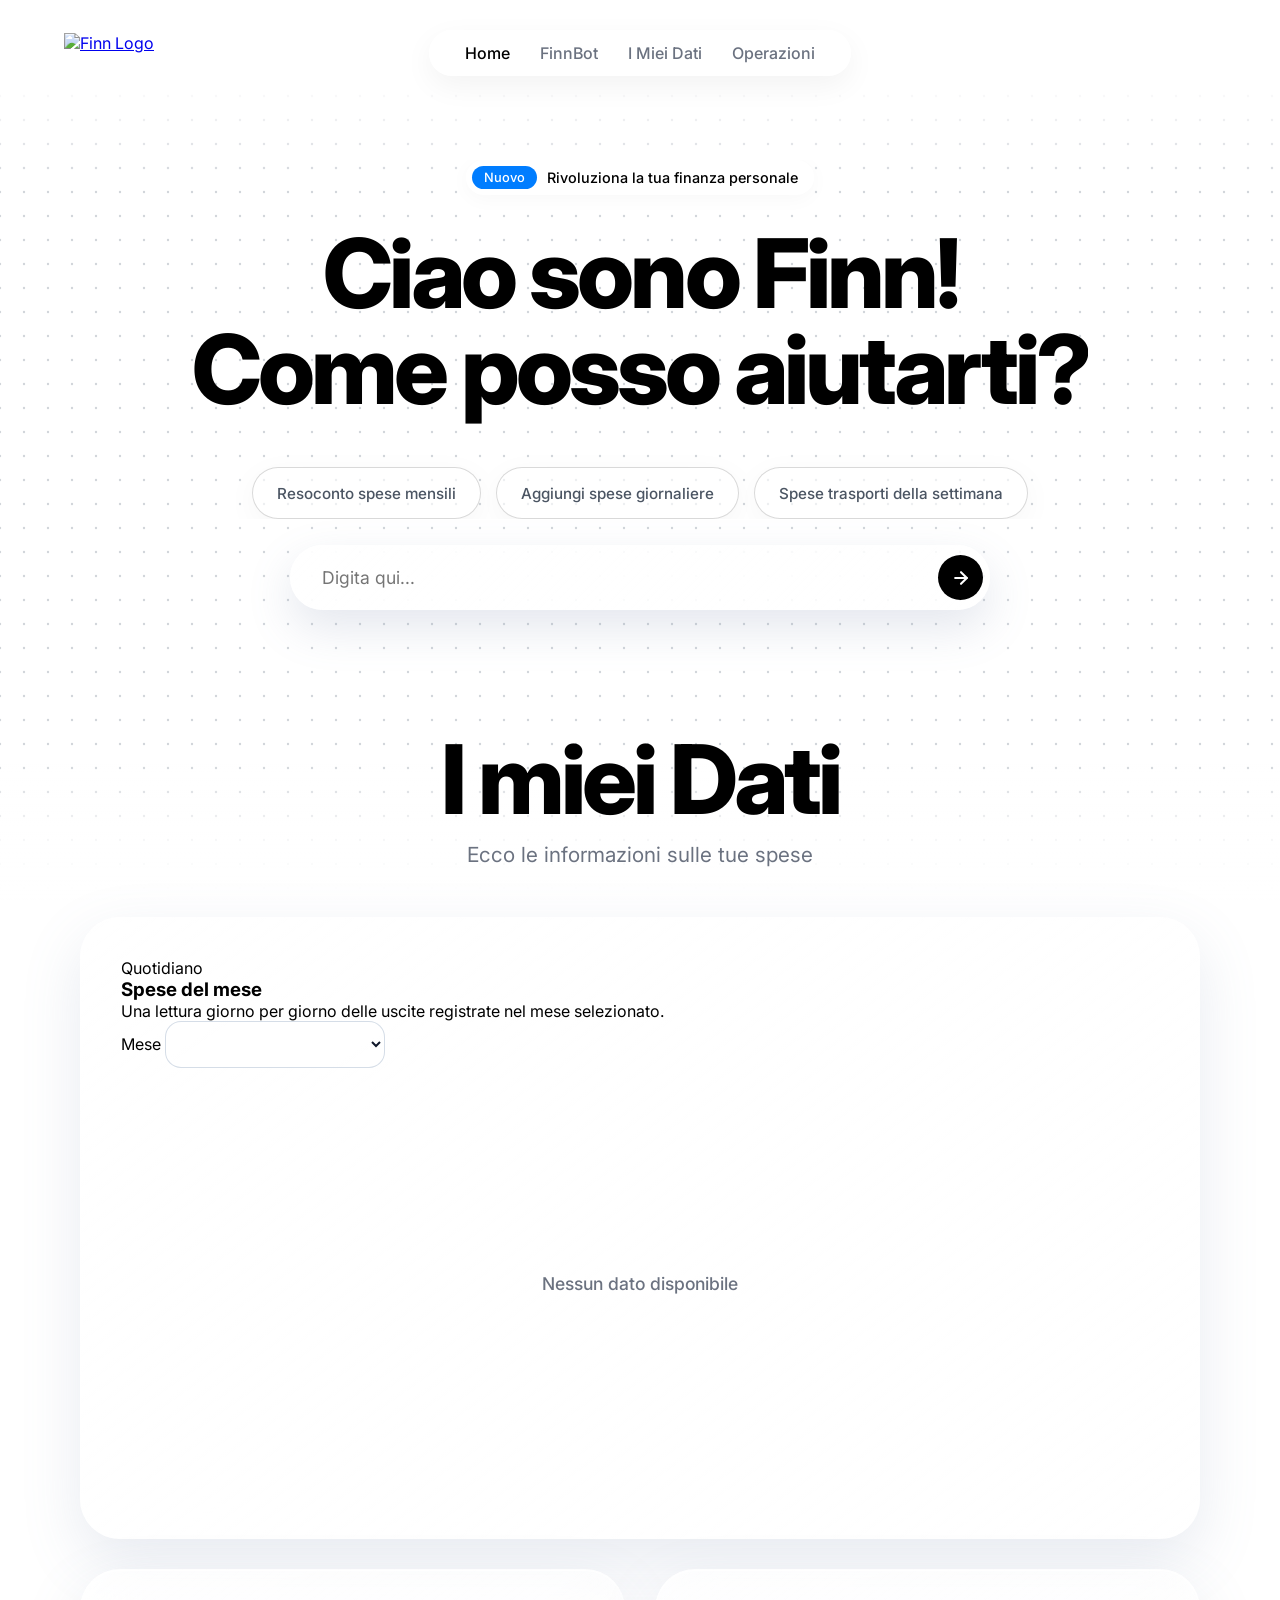
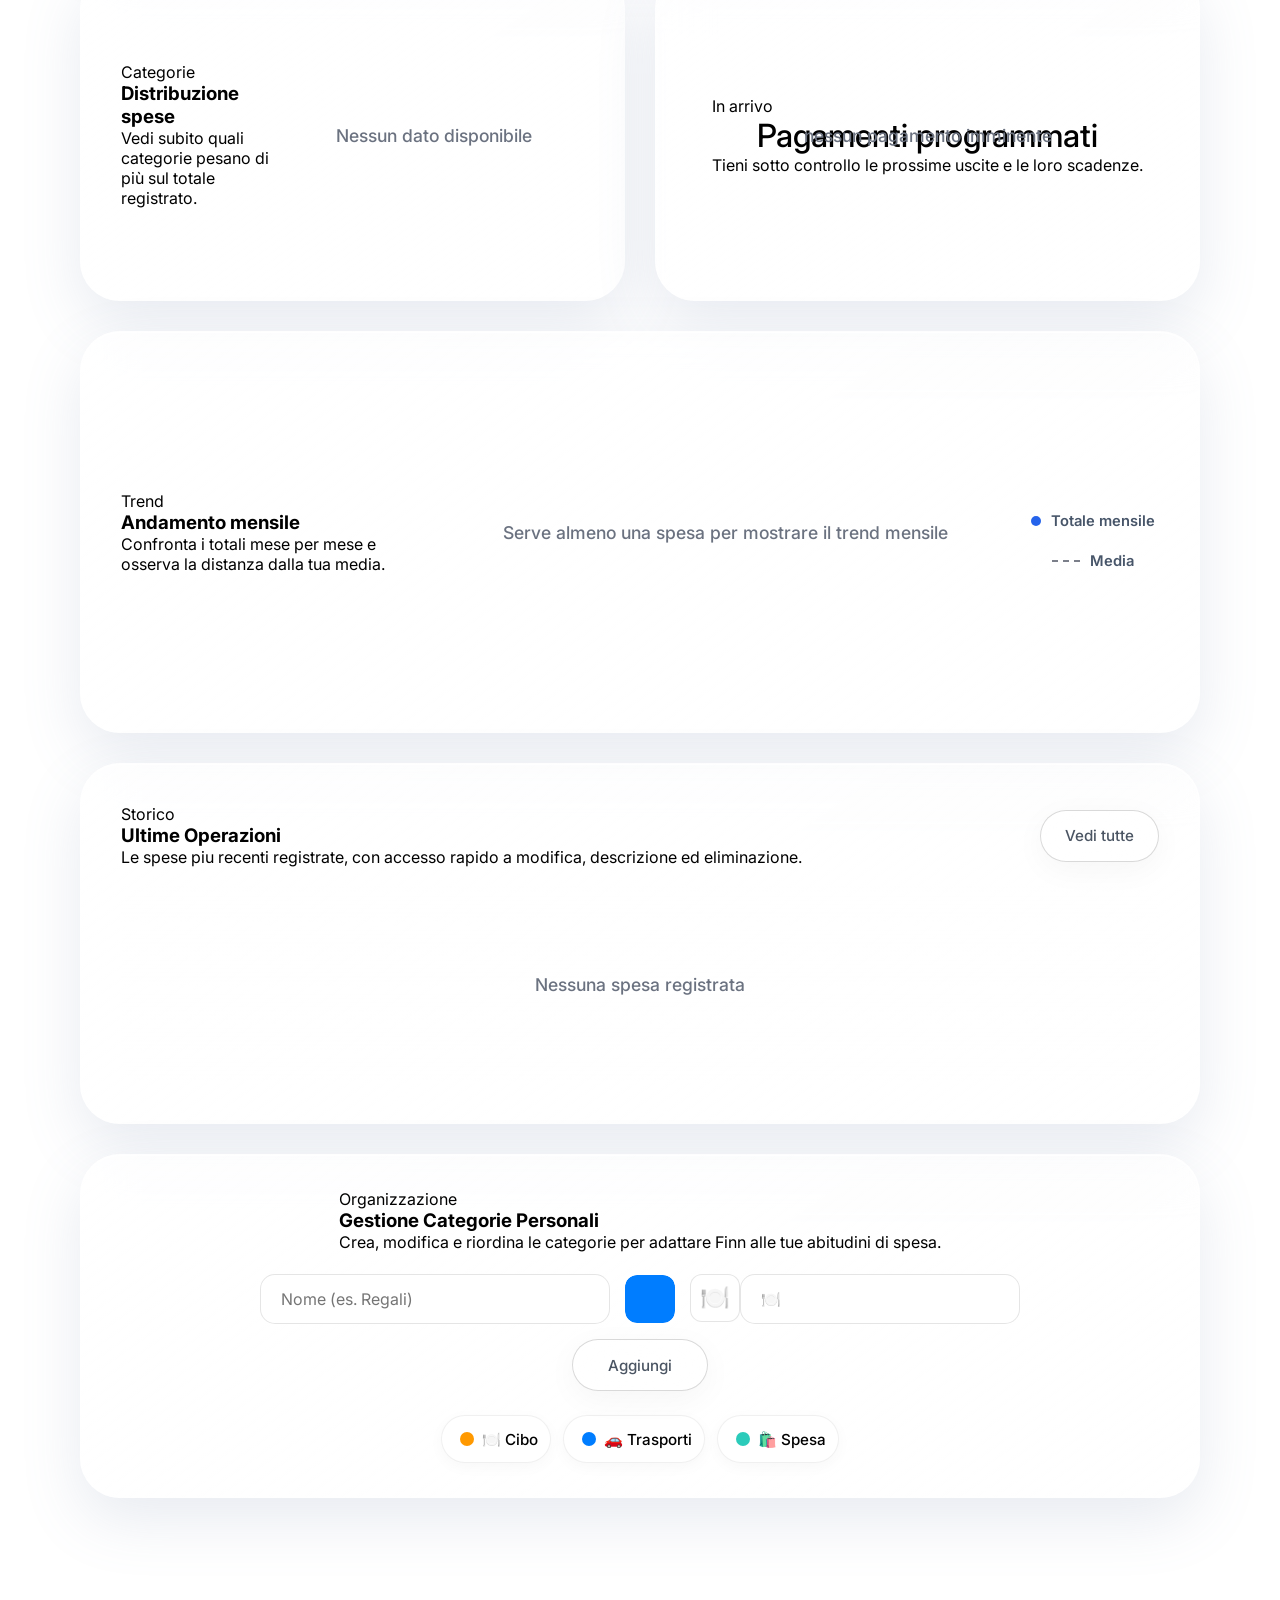
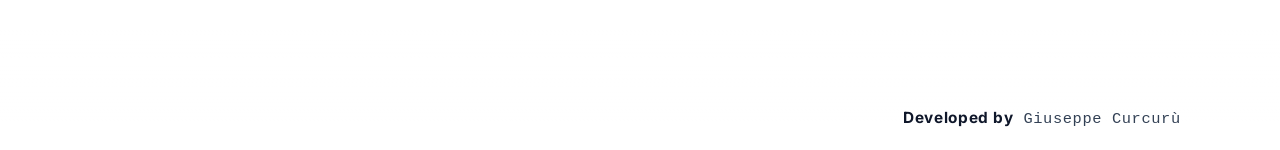
==== commit d6fdb902: "Update index.html" ====
--- a/index.html
+++ b/index.html
@@ -18,6 +18,7 @@
             <a href="#" class="active" id="nav-home" data-hover="Home">Home</a>
             <a href="#" id="nav-chat" data-hover="FinnBot">FinnBot</a>
             <a href="#" id="nav-dati" data-hover="I Miei Dati">I Miei Dati</a>
+            <a href="operations.html" data-hover="Operazioni">Operazioni</a>
         </div>
     </nav>
 
@@ -60,6 +61,17 @@
 
             <div class="dashboard-grid-home">
                 <div class="dash-card dash-bar-large">
+                    <div class="insight-card-header">
+                        <div class="insight-card-intro">
+                            <span class="insight-card-kicker">Quotidiano</span>
+                            <h3>Spese del mese</h3>
+                            <p>Una lettura giorno per giorno delle uscite registrate nel mese selezionato.</p>
+                        </div>
+                        <div class="insight-card-filter">
+                            <label for="bar-month-filter" class="insight-filter-label">Mese</label>
+                            <select id="bar-month-filter" class="operations-filter"></select>
+                        </div>
+                    </div>
                     <div class="chart-container-inner chart-bar-large">
                         <canvas id="barChart"></canvas>
                         <div id="bar-chart-placeholder" class="chart-placeholder hidden" aria-hidden="true">
@@ -79,6 +91,11 @@
 
                 <div class="dashboard-insights-grid">
                     <div class="dash-card dash-pie dash-mini-card">
+                        <div class="insight-card-intro">
+                            <span class="insight-card-kicker">Categorie</span>
+                            <h3>Distribuzione spese</h3>
+                            <p>Vedi subito quali categorie pesano di più sul totale registrato.</p>
+                        </div>
                         <div class="chart-container-inner chart-small-card">
                             <canvas id="pieChart"></canvas>
                             <div id="pie-chart-placeholder" class="chart-placeholder chart-placeholder-pie hidden" aria-hidden="true">
@@ -89,6 +106,11 @@
                     </div>
 
                     <div class="dash-card dash-payments dash-mini-card">
+                        <div class="payments-card-intro">
+                            <span class="payments-card-kicker">In arrivo</span>
+                            <h3>Pagamenti programmati</h3>
+                            <p>Tieni sotto controllo le prossime uscite e le loro scadenze.</p>
+                        </div>
                         <ul id="payments-list" class="payments-list">
                             <!-- Populated by JS -->
                         </ul>
@@ -97,6 +119,11 @@
                 </div>
 
                 <div class="dash-card dash-trend-card">
+                    <div class="insight-card-intro">
+                        <span class="insight-card-kicker">Trend</span>
+                        <h3>Andamento mensile</h3>
+                        <p>Confronta i totali mese per mese e osserva la distanza dalla tua media.</p>
+                    </div>
                     <div class="chart-container-inner chart-line-large">
                         <canvas id="monthlyTrendChart"></canvas>
                         <div id="monthly-trend-placeholder" class="chart-placeholder chart-placeholder-line hidden" aria-hidden="true">
@@ -113,8 +140,12 @@
 
             <!-- Tabella Spese Recenti -->
             <div class="dash-card full-width mt-30">
-                <div class="section-card-header">
-                    <h3>Ultime Operazioni</h3>
+                <div class="section-card-header section-card-header-rich">
+                    <div class="insight-card-intro section-card-intro">
+                        <span class="insight-card-kicker">Storico</span>
+                        <h3>Ultime Operazioni</h3>
+                        <p>Le spese piu recenti registrate, con accesso rapido a modifica, descrizione ed eliminazione.</p>
+                    </div>
                     <a href="operations.html" class="section-link-btn">Vedi tutte</a>
                 </div>
                 <div class="table-container">
@@ -144,7 +175,11 @@
 
             <!-- Area Gestione Categorie -->
             <div class="dash-card full-width mt-30 category-manager-card">
-                <h3>Gestione Categorie Personali</h3>
+                <div class="insight-card-intro section-card-intro">
+                    <span class="insight-card-kicker">Organizzazione</span>
+                    <h3>Gestione Categorie Personali</h3>
+                    <p>Crea, modifica e riordina le categorie per adattare Finn alle tue abitudini di spesa.</p>
+                </div>
                 <form id="category-form" class="category-form">
                     <input type="text" id="cat-title" placeholder="Nome (es. Regali)" required autocomplete="off" maxlength="26">
                     <input type="color" id="cat-color" value="#007dff" required title="Scegli Colore">
@@ -152,6 +187,7 @@
                     <div class="emoji-picker-wrapper">
                         <button type="button" id="emoji-toggle-btn" class="emoji-toggle-btn">🍽️</button>
                         <input type="hidden" id="cat-emoji" value="🍽️" required>
+                        <input type="text" class="emoji-native-input emoji-native-input-hidden" value="🍽️" autocomplete="off" inputmode="text" aria-label="Seleziona emoji categoria">
                         <div id="emoji-popover" class="emoji-popover hidden">
                             <div class="emoji-popover-header">
                                 <p class="emoji-helper-text">Su Mac premi `fn` oppure `Ctrl` + `Cmd` + `Spazio`. Su Windows premi `Win` + `.` per aprire il catalogo emoji.</p>
@@ -188,6 +224,7 @@
                 <div class="emoji-picker-wrapper">
                     <button type="button" id="category-edit-emoji-toggle" class="emoji-toggle-btn">🍽️</button>
                     <input type="hidden" id="category-edit-emoji" value="🍽️" required>
+                    <input type="text" class="emoji-native-input emoji-native-input-hidden" value="🍽️" autocomplete="off" inputmode="text" aria-label="Seleziona emoji categoria">
                     <div id="category-edit-emoji-popover" class="emoji-popover hidden">
                         <div class="emoji-popover-header">
                             <p class="emoji-helper-text">Usa una delle emoji rapide oppure apri il catalogo completo: su Mac `fn` o `Ctrl` + `Cmd` + `Spazio`, su Windows `Win` + `.`.</p>
